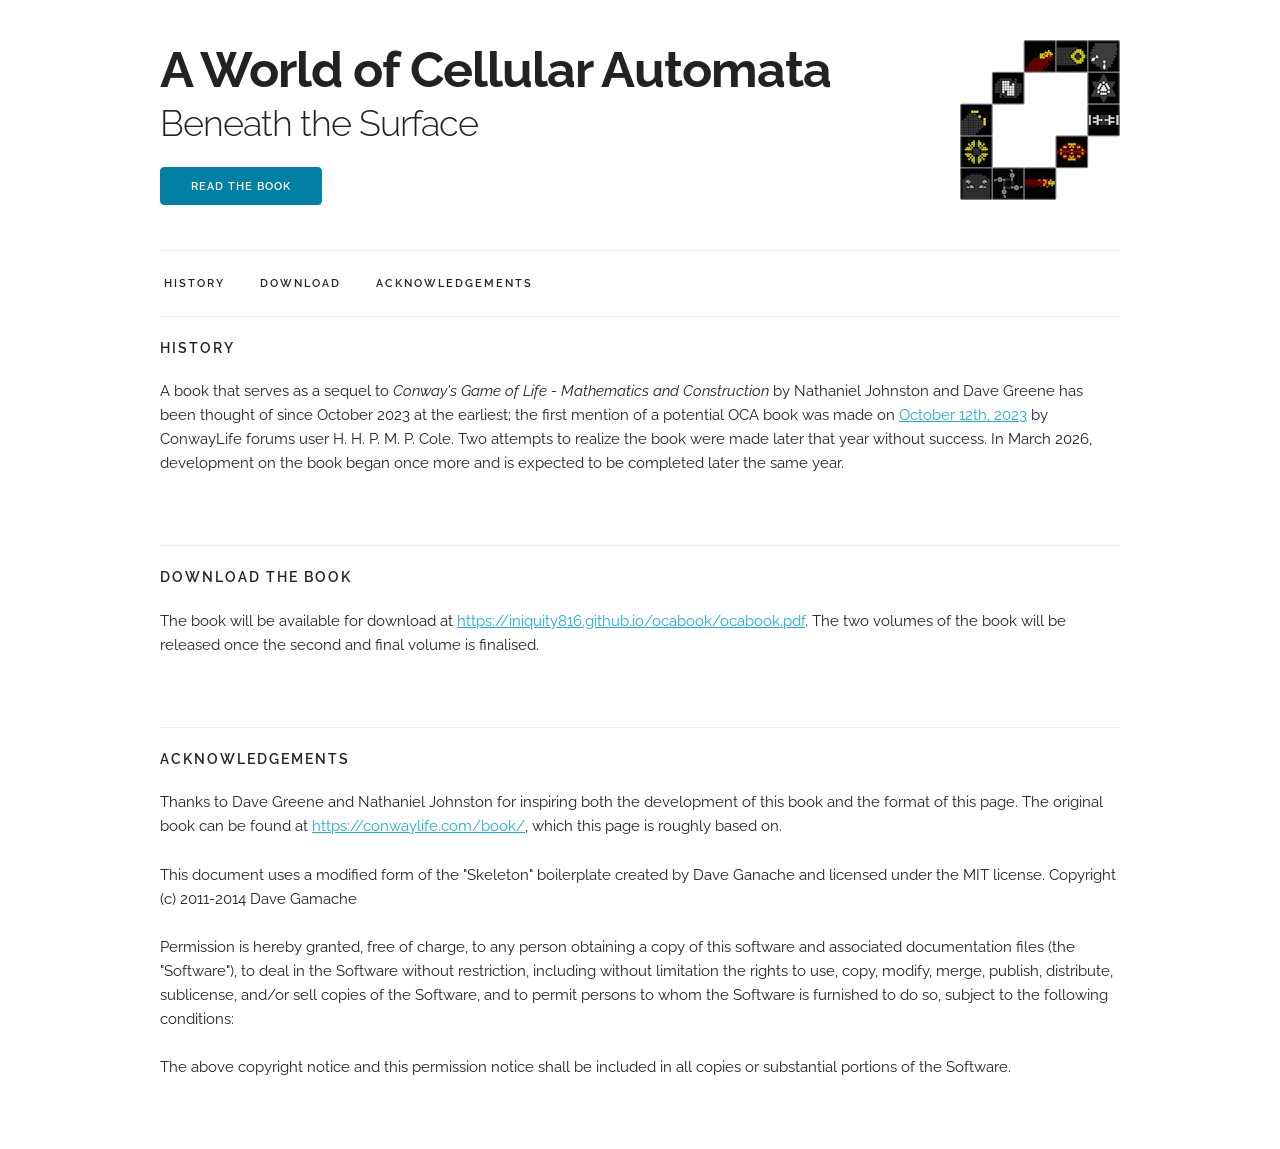
==== ocabook/index.html @ 2cd0eed4 "thing" ====
<!DOCTYPE html>
<html lang="en">
<head>

  <!-- Basic Page Needs
  –––––––––––––––––––––––––––––––––––––––––––––––––– -->
  <meta charset="utf-8">
  <title>A World of Cellular Automata: Beneath the Surface</title>
  <meta name="description" content="">
  <meta name="author" content="">

  <!-- Mobile Specific Metas
  –––––––––––––––––––––––––––––––––––––––––––––––––– -->
  <meta name="viewport" content="width=device-width, initial-scale=1">

  <!-- FONT
  –––––––––––––––––––––––––––––––––––––––––––––––––– -->
  <link href="https://fonts.googleapis.com/css?family=Raleway:400,300,600" rel="stylesheet" type="text/css">

  <!-- CSS
  –––––––––––––––––––––––––––––––––––––––––––––––––– -->
  <link rel="stylesheet" href="css/normalize.css">
  <link rel="stylesheet" href="css/skeleton.css">
  <link rel="stylesheet" href="css/custom.css">

  <!-- Favicon
  –––––––––––––––––––––––––––––––––––––––––––––––––– -->
  <link rel="icon" type="image/png" href="images/favicon.png">

</head>
<body>

  <!-- Primary Page Layout
  –––––––––––––––––––––––––––––––––––––––––––––––––– -->
  <div class="container">
    <div class="row" style="padding-top:4rem;padding-bottom:1rem;">
	   <div class="ocabookdiv" style="text-align: center;">
	     <img src="images/ocabook.png">
	   </div>
	   <div style="overflow:hidden;">
	     <h1 style="font-weight:bold;margin-bottom:0px;">A World of Cellular Automata</h1>
         <h3 style="margin-top:0px;">Beneath the Surface</h3>
         <a class="button button-primary" href="book.pdf">Read the Book</a></p>
	   </div>
    </div>
  <div class="navbar-spacer"></div>
  <nav class="navbar">
	<div class="container">
	  <ul class="navbar-list">
		<li class="navbar-item">&nbsp;<a class="navbar-link" href="#history">History</a></li>
		<li class="navbar-item"><a class="navbar-link" href="#download">Download</a></li>
		<li class="navbar-item"><a class="navbar-link" href="#acknowledgements">Acknowledgements</a></li>
      </ul>
	</div>
  </nav>
  <div class="docs-section">
    <h6 class="docs-header">History</h6>
	<p>A book that serves as a sequel to <i>Conway's Game of Life - Mathematics and Construction</i> by Nathaniel Johnston and Dave Greene has been thought of since October 2023 at the earliest; the first mention of a potential OCA book was made on <a href="https://conwaylife.com/forums/viewtopic.php?f=12&t=6174#p168986">October 12th, 2023</a> by ConwayLife forums user H. H. P. M. P. Cole. Two attempts to realize the book were made later that year without success. In March 2026, development on the book began once more and is expected to be completed later the same year.
  </div>
  <span class="anchor" id="download">
  <div class="docs-section">
    <h6 class="docs-header">Download the book</h6>
	<p>The book will be available for download at <a href="book.pdf">https://iniquity816.github.io/ocabook/ocabook.pdf</a>. The two volumes of the book will be released once the second and final volume is finalised.</p>
  </div>
  <span class="anchor" id="acknowledgements">
  <div class="docs-section">
    <h6 class="docs-header">Acknowledgements</h6>
	<p>Thanks to Dave Greene and Nathaniel Johnston for inspiring both the development of this book and the format of this page. The original book can be found at <a href="https://conwaylife.com/book/">https://conwaylife.com/book/</a>, which this page is roughly based on.
	<p>This document uses a modified form of the "Skeleton" boilerplate created by Dave Ganache and licensed under the MIT license. Copyright (c) 2011-2014 Dave Gamache<br><br>Permission is hereby granted, free of charge, to any person obtaining a copy of this software and associated documentation files (the "Software"), to deal in the Software without restriction, including without limitation the rights to use, copy, modify, merge, publish, distribute, sublicense, and/or sell copies of the Software, and to permit persons to whom the Software is furnished to do so, subject to the following conditions:<br><br>The above copyright notice and this permission notice shall be included in all copies or substantial portions of the Software.</p>

<!-- End Document
  –––––––––––––––––––––––––––––––––––––––––––––––––– -->
</body>
</html>
---- ocabook/css/skeleton.css ----
/*
* Skeleton V2.0.4
* Copyright 2014, Dave Gamache
* www.getskeleton.com
* Free to use under the MIT license.
* http://www.opensource.org/licenses/mit-license.php
* 12/29/2014
*/


/* Table of contents
––––––––––––––––––––––––––––––––––––––––––––––––––
- Grid
- Base Styles
- Typography
- Links
- Buttons
- Forms
- Lists
- Code
- Tables
- Spacing
- Utilities
- Clearing
- Media Queries
*/


/* Grid
–––––––––––––––––––––––––––––––––––––––––––––––––– */
.container {
  position: relative;
  width: 100%;
  max-width: 960px;
  margin: 0 auto;
  padding: 0 20px;
  box-sizing: border-box; }
.column,
.columns {
  width: 100%;
  float: left;
  box-sizing: border-box; }

/* For devices larger than 400px */
@media (min-width: 400px) {
  .container {
    width: 85%;
    padding: 0; }
}

/* For devices larger than 550px */
@media (min-width: 550px) {
  .container {
    width: 80%; }
  .column,
  .columns {
    margin-left: 4%; }
  .column:first-child,
  .columns:first-child {
    margin-left: 0; }

  .one.column,
  .one.columns                    { width: 4.66666666667%; }
  .two.columns                    { width: 13.3333333333%; }
  .three.columns                  { width: 22%;            }
  .four.columns                   { width: 30.6666666667%; }
  .five.columns                   { width: 39.3333333333%; }
  .six.columns                    { width: 48%;            }
  .seven.columns                  { width: 56.6666666667%; }
  .eight.columns                  { width: 65.3333333333%; }
  .nine.columns                   { width: 74.0%;          }
  .ten.columns                    { width: 82.6666666667%; }
  .eleven.columns                 { width: 91.3333333333%; }
  .twelve.columns                 { width: 100%; margin-left: 0; }

  .one-third.column               { width: 30.6666666667%; }
  .two-thirds.column              { width: 65.3333333333%; }

  .one-half.column                { width: 48%; }

  /* Offsets */
  .offset-by-one.column,
  .offset-by-one.columns          { margin-left: 8.66666666667%; }
  .offset-by-two.column,
  .offset-by-two.columns          { margin-left: 17.3333333333%; }
  .offset-by-three.column,
  .offset-by-three.columns        { margin-left: 26%;            }
  .offset-by-four.column,
  .offset-by-four.columns         { margin-left: 34.6666666667%; }
  .offset-by-five.column,
  .offset-by-five.columns         { margin-left: 43.3333333333%; }
  .offset-by-six.column,
  .offset-by-six.columns          { margin-left: 52%;            }
  .offset-by-seven.column,
  .offset-by-seven.columns        { margin-left: 60.6666666667%; }
  .offset-by-eight.column,
  .offset-by-eight.columns        { margin-left: 69.3333333333%; }
  .offset-by-nine.column,
  .offset-by-nine.columns         { margin-left: 78.0%;          }
  .offset-by-ten.column,
  .offset-by-ten.columns          { margin-left: 86.6666666667%; }
  .offset-by-eleven.column,
  .offset-by-eleven.columns       { margin-left: 95.3333333333%; }

  .offset-by-one-third.column,
  .offset-by-one-third.columns    { margin-left: 34.6666666667%; }
  .offset-by-two-thirds.column,
  .offset-by-two-thirds.columns   { margin-left: 69.3333333333%; }

  .offset-by-one-half.column,
  .offset-by-one-half.columns     { margin-left: 52%; }

}


/* Base Styles
–––––––––––––––––––––––––––––––––––––––––––––––––– */
/* NOTE
html is set to 62.5% so that all the REM measurements throughout Skeleton
are based on 10px sizing. So basically 1.5rem = 15px :) */
html {
  font-size: 62.5%; }
body {
  font-size: 1.5em; /* currently ems cause chrome bug misinterpreting rems on body element */
  line-height: 1.6;
  font-weight: 400;
  font-family: "Raleway", "HelveticaNeue", "Helvetica Neue", Helvetica, Arial, sans-serif;
  color: #222; }


/* Typography
–––––––––––––––––––––––––––––––––––––––––––––––––– */
h1, h2, h3, h4, h5, h6 {
  margin-top: 0;
  margin-bottom: 2rem;
  font-weight: 300; }
h1 { font-size: 4.0rem; line-height: 1.2;  letter-spacing: -.1rem;}
h2 { font-size: 3.6rem; line-height: 1.25; letter-spacing: -.1rem; }
h3 { font-size: 3.0rem; line-height: 1.3;  letter-spacing: -.1rem; }
h4 { font-size: 2.4rem; line-height: 1.35; letter-spacing: -.08rem; }
h5 { font-size: 1.8rem; line-height: 1.5;  letter-spacing: -.05rem; }
h6 { font-size: 1.5rem; line-height: 1.6;  letter-spacing: 0; }

/* Larger than phablet */
@media (min-width: 550px) {
  h1 { font-size: 5.0rem; }
  h2 { font-size: 4.2rem; }
  h3 { font-size: 3.6rem; }
  h4 { font-size: 3.0rem; }
  h5 { font-size: 2.4rem; }
  h6 { font-size: 1.5rem; }
}

p {
  margin-top: 0; }


/* Links
–––––––––––––––––––––––––––––––––––––––––––––––––– */
a {
  color: #1EAEDB; }
a:hover {
  color: #0FA0CE; }


/* Buttons
–––––––––––––––––––––––––––––––––––––––––––––––––– */
.button,
button,
input[type="submit"],
input[type="reset"],
input[type="button"] {
  display: inline-block;
  height: 38px;
  padding: 0 30px;
  color: #555;
  text-align: center;
  font-size: 11px;
  font-weight: 600;
  line-height: 38px;
  letter-spacing: .1rem;
  text-transform: uppercase;
  text-decoration: none;
  white-space: nowrap;
  background-color: transparent;
  border-radius: 4px;
  border: 1px solid #bbb;
  cursor: pointer;
  box-sizing: border-box; }
.button:hover,
button:hover,
input[type="submit"]:hover,
input[type="reset"]:hover,
input[type="button"]:hover,
.button:focus,
button:focus,
input[type="submit"]:focus,
input[type="reset"]:focus,
input[type="button"]:focus {
  color: #333;
  border-color: #888;
  outline: 0; }
.button.button-primary,
button.button-primary,
input[type="submit"].button-primary,
input[type="reset"].button-primary,
input[type="button"].button-primary {
  color: #FFF;
  background-color: #0080A4;
  border-color: #0080A4; }
.button.button-primary:hover,
button.button-primary:hover,
input[type="submit"].button-primary:hover,
input[type="reset"].button-primary:hover,
input[type="button"].button-primary:hover,
.button.button-primary:focus,
button.button-primary:focus,
input[type="submit"].button-primary:focus,
input[type="reset"].button-primary:focus,
input[type="button"].button-primary:focus {
  color: #FFF;
  background-color: #1EAEDB;
  border-color: #1EAEDB; }


/* Forms
–––––––––––––––––––––––––––––––––––––––––––––––––– */
input[type="email"],
input[type="number"],
input[type="search"],
input[type="text"],
input[type="tel"],
input[type="url"],
input[type="password"],
textarea,
select {
  height: 38px;
  padding: 6px 10px; /* The 6px vertically centers text on FF, ignored by Webkit */
  background-color: #fff;
  border: 1px solid #D1D1D1;
  border-radius: 4px;
  box-shadow: none;
  box-sizing: border-box; }
/* Removes awkward default styles on some inputs for iOS */
input[type="email"],
input[type="number"],
input[type="search"],
input[type="text"],
input[type="tel"],
input[type="url"],
input[type="password"],
textarea {
  -webkit-appearance: none;
     -moz-appearance: none;
          appearance: none; }
textarea {
  min-height: 65px;
  padding-top: 6px;
  padding-bottom: 6px; }
input[type="email"]:focus,
input[type="number"]:focus,
input[type="search"]:focus,
input[type="text"]:focus,
input[type="tel"]:focus,
input[type="url"]:focus,
input[type="password"]:focus,
textarea:focus,
select:focus {
  border: 1px solid #33C3F0;
  outline: 0; }
label,
legend {
  display: block;
  margin-bottom: .5rem;
  font-weight: 600; }
fieldset {
  padding: 0;
  border-width: 0; }
input[type="checkbox"],
input[type="radio"] {
  display: inline; }
label > .label-body {
  display: inline-block;
  margin-left: .5rem;
  font-weight: normal; }


/* Lists
–––––––––––––––––––––––––––––––––––––––––––––––––– */
ul {
  list-style: circle inside; }
ol {
  list-style: decimal inside; }
ol, ul {
  padding-left: 0;
  margin-top: 0; }
ul ul,
ul ol,
ol ol,
ol ul {
  margin: 1.5rem 0 1.5rem 3rem;
  font-size: 90%; }
li {
  margin-bottom: 1rem; }


/* Code
–––––––––––––––––––––––––––––––––––––––––––––––––– */
code {
  padding: .2rem .5rem;
  margin: 0 .2rem;
  font-size: 90%;
  white-space: nowrap;
  background: #F1F1F1;
  border: 1px solid #E1E1E1;
  border-radius: 4px; }
pre > code {
  display: block;
  padding: 1rem 1.5rem;
  white-space: pre; }


/* Tables
–––––––––––––––––––––––––––––––––––––––––––––––––– */
th,
td {
  padding: 12px 15px;
  text-align: left;
  border-bottom: 1px solid #E1E1E1; }
th:first-child,
td:first-child {
  padding-left: 0; }
th:last-child,
td:last-child {
  padding-right: 0; }


/* Spacing
–––––––––––––––––––––––––––––––––––––––––––––––––– */
button,
.button {
  margin-bottom: 1rem; }
input,
textarea,
select,
fieldset {
  margin-bottom: 1.5rem; }
pre,
blockquote,
dl,
figure,
table,
p,
ul,
ol,
form {
  margin-bottom: 2.5rem; }


/* Utilities
–––––––––––––––––––––––––––––––––––––––––––––––––– */
.u-full-width {
  width: 100%;
  box-sizing: border-box; }
.u-max-full-width {
  max-width: 100%;
  box-sizing: border-box; }
.u-pull-right {
  float: right; }
.u-pull-left {
  float: left; }


/* Misc
–––––––––––––––––––––––––––––––––––––––––––––––––– */
hr {
  margin-top: 3rem;
  margin-bottom: 3.5rem;
  border-width: 0;
  border-top: 1px solid #E1E1E1; }


/* Clearing
–––––––––––––––––––––––––––––––––––––––––––––––––– */

/* Self Clearing Goodness */
.container:after,
.row:after,
.u-cf {
  content: "";
  display: table;
  clear: both; }


/* Media Queries
–––––––––––––––––––––––––––––––––––––––––––––––––– */
/*
Note: The best way to structure the use of media queries is to create the queries
near the relevant code. For example, if you wanted to change the styles for buttons
on small devices, paste the mobile query code up in the buttons section and style it
there.
*/


/* Larger than mobile */
@media (min-width: 400px) {}

/* Larger than phablet (also point when grid becomes active) */
@media (min-width: 550px) {}

/* Larger than tablet */
@media (min-width: 750px) {}

/* Larger than desktop */
@media (min-width: 1000px) {}

/* Larger than Desktop HD */
@media (min-width: 1200px) {}
---- ocabook/css/custom.css ----
.header {
  margin-top: 6rem;
  text-align: center; }
.value-prop {
  margin-top: 1rem; }
.value-props {
  margin-top: 4rem;
  margin-bottom: 4rem; }
.docs-header {
  text-transform: uppercase;
  font-size: 1.4rem;
  letter-spacing: .2rem;
  font-weight: 600; }
.docs-section {
  border-top: 1px solid #eee;
  padding: 2rem 0 3em 0;
  margin-bottom: 0;}
.value-img {
  display: block;
  text-align: center;
  margin: 2.5rem auto 0; }
.example-grid .column,
.example-grid .columns {
  background: #EEE;
  text-align: center;
  border-radius: 4px;
  font-size: 1rem;
  text-transform: uppercase;
  height: 30px;
  line-height: 30px;
  margin-bottom: .75rem;
  font-weight: 600;
  letter-spacing: .1rem; }
.docs-example .row,
.docs-example.row,
.docs-example form {
  margin-bottom: 0; }
.docs-example h1,
.docs-example h2,
.docs-example h3,
.docs-example h4,
.docs-example h5,
.docs-example h6 {
  margin-bottom: 1rem; }
.heading-font-size {
  font-size: 1.2rem;
  color: #999;
  letter-spacing: normal; }
.code-example {
  margin-top: 1.5rem;
  margin-bottom: 0; }
.code-example-body {
  white-space: pre;
  word-wrap: break-word }
.example {
  position: relative; 
  margin-top: 4rem; }
.example-header {
  font-weight: 600;
  margin-top: 1.5rem;
  margin-bottom: .5rem; }
.example-description {
  margin-bottom: 1.5rem; }
.example-screenshot-wrapper {
  display: block;
  position: relative;
  overflow: hidden;
  border-radius: 6px;
  border: 1px solid #eee;
  height: 250px; }
.example-screenshot {
  width: 100%;
  height: auto; }
.example-screenshot.coming-soon {
  width: auto;
  position: absolute;
  background: #eee;
  top: 5px;
  right: 5px;
  bottom: 5px;
  left: 5px; }
.navbar {
  display: none; }


.bookphotodiv {
  border:1px solid #000;
  padding:3px;
  margin:3px;
}
.bookphotodiv:hover {
  border:3px solid #000088;
  padding:2px;
  margin:2px;
}

@media (max-width: 1000px) {
  .bookphotowrap {
    flex-direction:column;
  }
}
  
/* Larger than phone */
@media (min-width: 550px) {
  .header {
    margin-top: 18rem; }
  .value-props {
    margin-top: 9rem;
    margin-bottom: 7rem; }
  .value-img {
    margin-bottom: 1rem; }
  .example-grid .column,
  .example-grid .columns {
    margin-bottom: 1.5rem; }
  .docs-section {
    padding: 2rem 0 3em 0; }
  .example-send-yourself-copy {
    float: right;
    margin-top: 12px; }
  .example-screenshot-wrapper {
    position: absolute;
    width: 48%;
    height: 100%;
    left: 0;
    max-height: none; }
}

/* Larger than tablet */
@media (min-width: 750px) {
  /* Navbar */
  .navbar + .docs-section {
    border-top-width: 0; }
  .navbar,
  .navbar-spacer {
    display: block;
    width: 100%;
    height: 6.5rem;
    background: #fff;
    z-index: 1;
    border-top: 1px solid #eee;
    border-bottom: 1px solid #eee; }
  .navbar-spacer {
    display: none; }
  .navbar > .container {
    width: 100%; }
  .navbar-list {
    list-style: none;
    margin-bottom: 0; }
  .navbar-item {
    position: relative;
    float: left;
    margin-bottom: 0; }
  .navbar-link {
    text-transform: uppercase;
    font-size: 11px;
    font-weight: 600;
    letter-spacing: .2rem;
    margin-right: 35px;
    text-decoration: none;
    line-height: 6.5rem;
    color: #222; }
  .navbar-link.active {
    color: #33C3F0; }
  .has-docked-nav .navbar {
    position: fixed;
    top: 0;
    left: 0; }
  .has-docked-nav .navbar-spacer {
    display: block; }
  /* Re-overiding the width 100% declaration to match size of % based container */
  .has-docked-nav .navbar > .container {
    width: 80%; }

  /* Popover */
  .popover.open {
    display: block;
  }
  .popover {
    display: none;
    position: absolute;
    top: 0;
    left: 0;
    background: #fff;
    border: 1px solid #eee;
    border-radius: 4px;
    top: 92%;
    left: -50%;
    -webkit-filter: drop-shadow(0 0 6px rgba(0,0,0,.1));
       -moz-filter: drop-shadow(0 0 6px rgba(0,0,0,.1));
            filter: drop-shadow(0 0 6px rgba(0,0,0,.1)); }
  .popover-item:first-child .popover-link:after, 
  .popover-item:first-child .popover-link:before {
    bottom: 100%;
    left: 50%;
    border: solid transparent;
    content: " ";
    height: 0;
    width: 0;
    position: absolute;
    pointer-events: none; }
  .popover-item:first-child .popover-link:after {
    border-color: rgba(255, 255, 255, 0);
    border-bottom-color: #fff;
    border-width: 10px;
    margin-left: -10px; }
  .popover-item:first-child .popover-link:before {
    border-color: rgba(238, 238, 238, 0);
    border-bottom-color: #eee;
    border-width: 11px;
    margin-left: -11px; }
  .popover-list {
    padding: 0;
    margin: 0;
    list-style: none; }
  .popover-item {
    padding: 0;
    margin: 0; }
  .popover-link {
    position: relative;
    color: #222;
    display: block;
    padding: 8px 20px;
    border-bottom: 1px solid #eee;
    text-decoration: none;
    text-transform: uppercase;
    font-size: 1.0rem;
    font-weight: 600;
    text-align: center;
    letter-spacing: .1rem; }
  .popover-item:first-child .popover-link {
    border-radius: 4px 4px 0 0; }
  .popover-item:last-child .popover-link {
    border-radius: 0 0 4px 4px;
    border-bottom-width: 0; }
  .popover-link:hover {
    color: #fff;
    background: #33C3F0; }
  .popover-link:hover,
  .popover-item:first-child .popover-link:hover:after {
    border-bottom-color: #33C3F0; }
}

/* Bigger than 550 */
@media (min-width: 550px) {
  .section {
    padding: 12rem 0 11rem;
  }
  .hero {
    padding-bottom: 2rem;
    text-align: left;
    height: 165px;
  }
  .hero-heading {
    font-size: 2.4rem;
  }
}

/* Bigger than 750 */
@media (min-width: 750px) {
  .hero {
    height: 190px;
  }
  .hero-heading {
    font-size: 2.6rem;
  }
  .section {
    padding: 4rem 0 5rem;
  }
  .hero {
    padding: 3rem 0 2rem;
  }
  .section-description {
    max-width: 60%;
    margin-left: auto;
    margin-right: auto;
  }
  .categories {
    padding: 15rem 0 8rem;
  }
}

/* Bigger than 1000 */
@media (min-width: 1000px) {
  .section {
    padding: 20rem 0 19rem;
  }
  .hero {
    padding: 2rem 0;
  }
  .hero-heading {
    font-size: 3.0rem;
  }
}

@media(min-width:750px){.ocabookdiv{float:right;margin-left:10px;}}
@media(max-width:749px){.ocabookdiv{text-align:center;margin:auto;}}
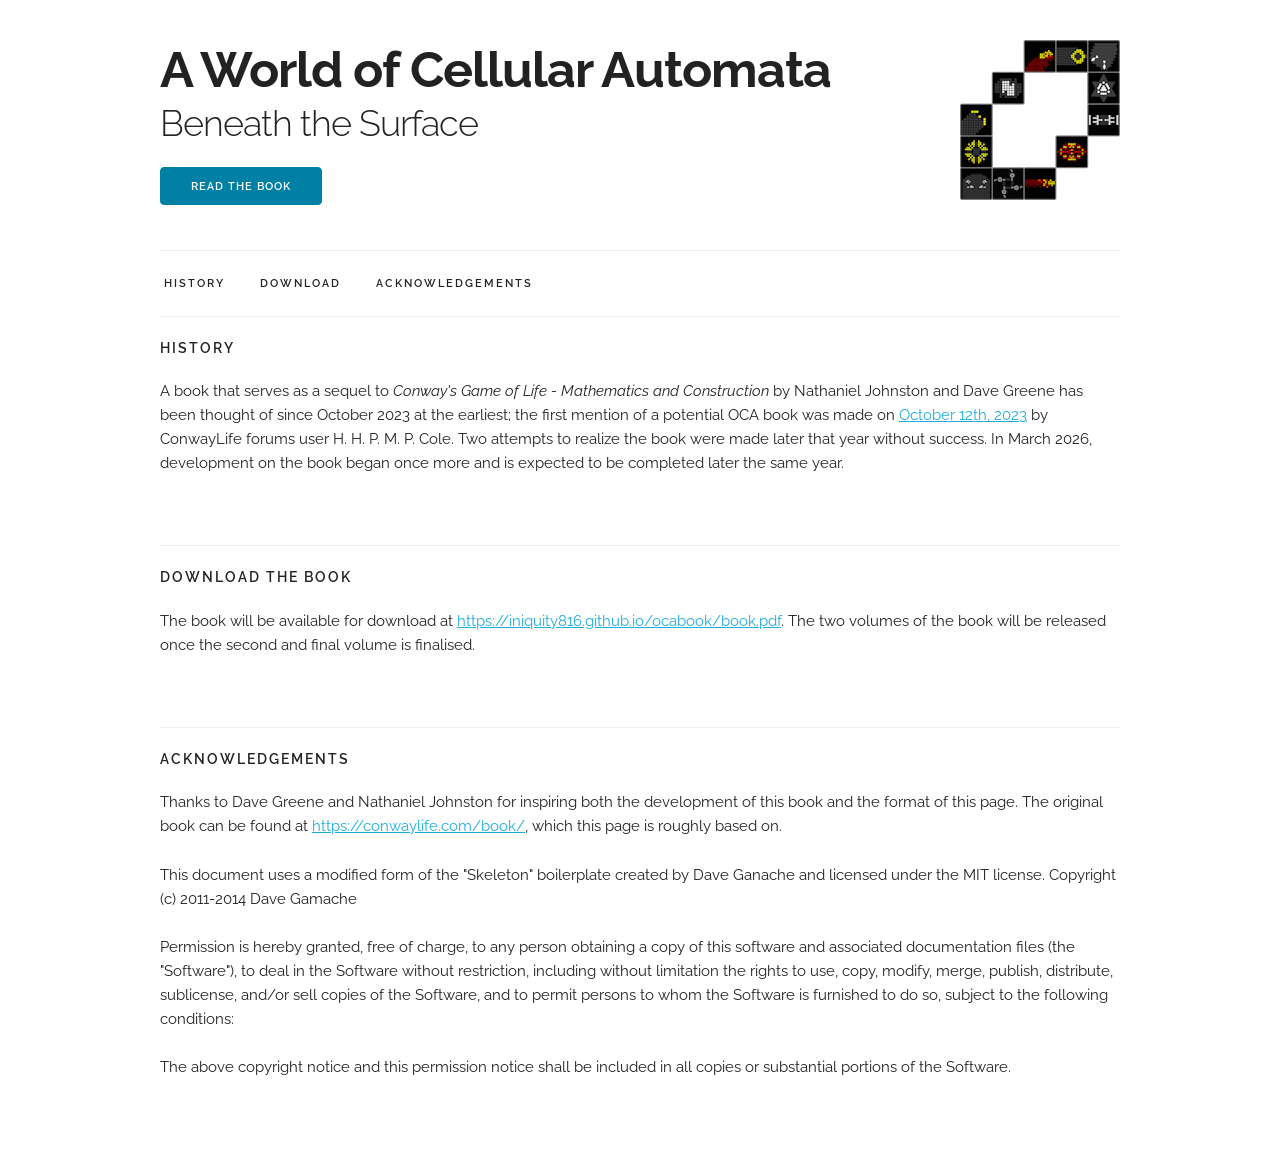
==== commit 64554ebc: "incongruence" ====
--- a/ocabook/index.html
+++ b/ocabook/index.html
@@ -60,7 +60,7 @@
   <span class="anchor" id="download">
   <div class="docs-section">
     <h6 class="docs-header">Download the book</h6>
-	<p>The book will be available for download at <a href="book.pdf">https://iniquity816.github.io/ocabook/ocabook.pdf</a>. The two volumes of the book will be released once the second and final volume is finalised.</p>
+	<p>The book will be available for download at <a href="book.pdf">https://iniquity816.github.io/ocabook/book.pdf</a>. The two volumes of the book will be released once the second and final volume is finalised.</p>
   </div>
   <span class="anchor" id="acknowledgements">
   <div class="docs-section">
@@ -71,4 +71,4 @@
 <!-- End Document
   –––––––––––––––––––––––––––––––––––––––––––––––––– -->
 </body>
-</html>+</html>
